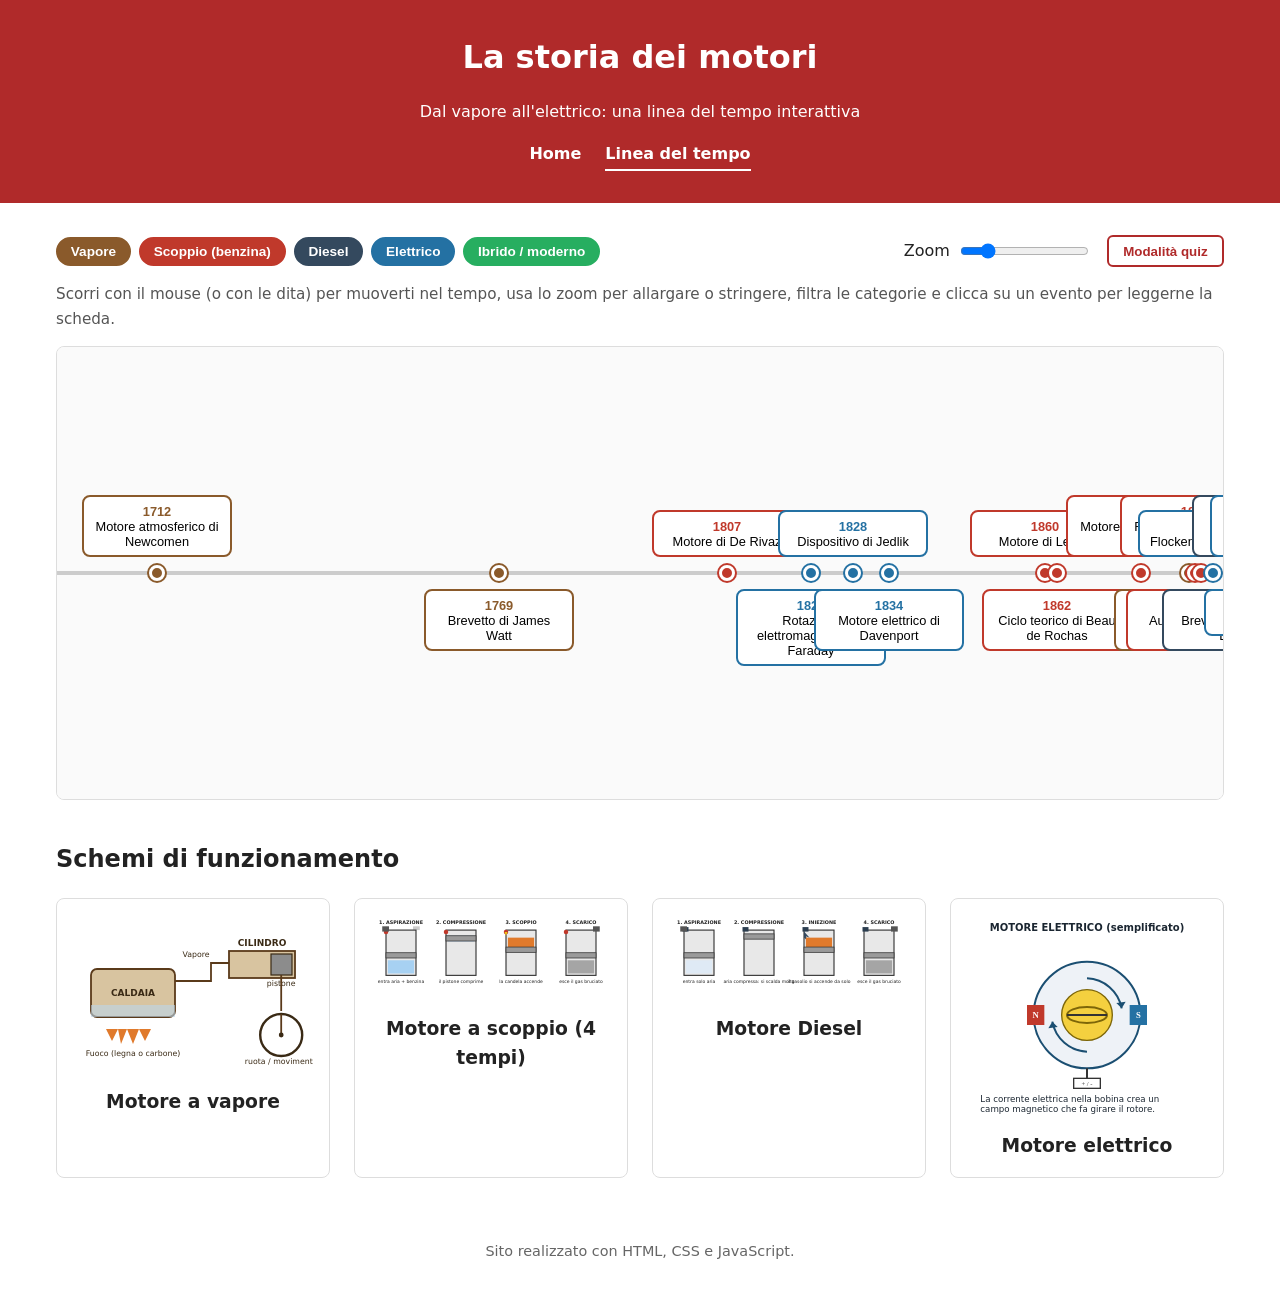
==== linea-del-tempo.html @ 36b75828 "Aggiunta linea del tempo interattiva sulla storia dei motori Nuova pagina linea-del-tempo.html con: " ====
<!DOCTYPE html>
<html lang="it">
<head>
  <meta charset="UTF-8">
  <meta name="viewport" content="width=device-width, initial-scale=1.0">
  <title>Linea del tempo dei motori</title>
  <link rel="stylesheet" href="css/style.css">
  <link rel="stylesheet" href="css/timeline.css">
</head>
<body>

  <header>
    <h1>La storia dei motori</h1>
    <p>Dal vapore all'elettrico: una linea del tempo interattiva</p>
    <nav class="nav-principale">
      <a href="index.html">Home</a>
      <a href="linea-del-tempo.html" aria-current="page">Linea del tempo</a>
    </nav>
  </header>

  <main class="largo">

    <section id="vista-timeline">

      <div class="barra-strumenti">
        <div class="gruppo-filtri" id="filtriCategorie" aria-label="Filtra per categoria">
          <!-- I pulsanti dei filtri vengono creati da JavaScript -->
        </div>

        <div class="gruppo-zoom">
          <label for="zoomRange">Zoom</label>
          <input type="range" id="zoomRange" min="3" max="20" step="1" value="6">
        </div>

        <button id="bottoneQuiz" class="bottone-azione">Modalità quiz</button>
      </div>

      <p class="istruzioni">Scorri con il mouse (o con le dita) per muoverti nel tempo, usa lo zoom per allargare o stringere, filtra le categorie e clicca su un evento per leggerne la scheda.</p>

      <div class="timeline-scroll" id="timelineScroll">
        <div class="timeline-track" id="timelineTrack">
          <div class="linea-centrale"></div>
          <!-- Gli eventi vengono creati da JavaScript -->
        </div>
      </div>

      <div class="legenda-schemi">
        <h2>Schemi di funzionamento</h2>
        <div class="griglia-schemi" id="grigliaSchemi">
          <!-- Gli schemi vengono creati da JavaScript -->
        </div>
      </div>

    </section>

    <section id="vista-quiz" class="nascosto">
      <div class="barra-strumenti">
        <button id="bottoneTornaTimeline" class="bottone-azione">← Torna alla linea del tempo</button>
        <button id="bottoneNuovaSerie" class="bottone-azione">Nuova serie di eventi</button>
        <button id="bottoneVerifica" class="bottone-azione bottone-verifica">Verifica ordine</button>
      </div>

      <p class="istruzioni">Trascina le schede qui sotto nelle caselle numerate, mettendole in ordine dalla più antica alla più recente. Gli anni sono nascosti: aiutati con quello che sai sulla storia dei motori!</p>

      <div id="quizPool" class="quiz-pool" aria-label="Eventi da ordinare"></div>

      <div id="quizSlot" class="quiz-slot" aria-label="Ordine cronologico"></div>

      <p id="quizRisultato" class="quiz-risultato" aria-live="polite"></p>
    </section>

  </main>

  <div id="overlayScheda" class="overlay nascosto">
    <div class="scheda-dettaglio" role="dialog" aria-modal="true" aria-labelledby="schedaTitolo">
      <button id="chiudiScheda" class="chiudi-scheda" aria-label="Chiudi">×</button>
      <span id="schedaBadge" class="badge-categoria"></span>
      <h2 id="schedaTitolo"></h2>
      <p id="schedaAnno" class="scheda-anno"></p>
      <p id="schedaDescrizione"></p>
      <img id="schedaImmagine" class="scheda-immagine" alt="" />
    </div>
  </div>

  <footer>
    <p>Sito realizzato con HTML, CSS e JavaScript.</p>
  </footer>

  <script src="js/timeline.js"></script>
</body>
</html>
---- css/style.css ----
:root {
  --colore-testo: #222;
  --colore-sfondo: #ffffff;
  --colore-accento: #b02a2a;
}

* {
  box-sizing: border-box;
}

body {
  margin: 0;
  font-family: system-ui, -apple-system, "Segoe UI", Arial, sans-serif;
  color: var(--colore-testo);
  background-color: var(--colore-sfondo);
  line-height: 1.6;
}

header {
  background-color: var(--colore-accento);
  color: white;
  padding: 2rem 1rem;
  text-align: center;
}

header h1 {
  margin: 0 0 0.5rem 0;
}

.nav-principale {
  margin-top: 1rem;
  display: flex;
  justify-content: center;
  gap: 1.5rem;
}

.nav-principale a {
  color: white;
  text-decoration: none;
  font-weight: 600;
  padding-bottom: 3px;
  border-bottom: 2px solid transparent;
}

.nav-principale a:hover,
.nav-principale a[aria-current="page"] {
  border-bottom-color: white;
}

main {
  max-width: 800px;
  margin: 0 auto;
  padding: 2rem 1rem;
}

footer {
  text-align: center;
  padding: 1rem;
  color: #666;
  font-size: 0.9rem;
}
---- css/timeline.css ----
:root {
  --col-vapore: #8a5a2b;
  --col-scoppio: #c0392b;
  --col-diesel: #34495e;
  --col-elettrico: #2471a3;
  --col-moderno: #27ae60;
}

main.largo {
  max-width: 1200px;
}

.nascosto {
  display: none !important;
}

.istruzioni {
  color: #555;
  font-size: 0.95rem;
}

/* --- Barra strumenti --- */

.barra-strumenti {
  display: flex;
  flex-wrap: wrap;
  align-items: center;
  gap: 1rem;
  margin-bottom: 0.5rem;
}

.gruppo-filtri {
  display: flex;
  flex-wrap: wrap;
  gap: 0.5rem;
}

.filtro-categoria {
  border: 2px solid var(--col-cat, #999);
  background: white;
  color: var(--col-cat, #333);
  border-radius: 999px;
  padding: 0.3rem 0.8rem;
  font-size: 0.85rem;
  cursor: pointer;
  font-weight: 600;
}

.filtro-categoria[aria-pressed="true"] {
  background: var(--col-cat, #999);
  color: white;
}

.gruppo-zoom {
  display: flex;
  align-items: center;
  gap: 0.5rem;
  margin-left: auto;
}

.bottone-azione {
  border: 2px solid var(--colore-accento);
  background: white;
  color: var(--colore-accento);
  border-radius: 6px;
  padding: 0.4rem 0.9rem;
  cursor: pointer;
  font-weight: 600;
}

.bottone-azione:hover {
  background: var(--colore-accento);
  color: white;
}

/* --- Linea del tempo --- */

.timeline-scroll {
  overflow-x: auto;
  overflow-y: hidden;
  border: 1px solid #ddd;
  border-radius: 8px;
  background: #fafafa;
  padding: 1rem 0;
}

.timeline-track {
  position: relative;
  height: 420px;
  min-width: 100%;
}

.linea-centrale {
  position: absolute;
  top: 50%;
  left: 0;
  right: 0;
  height: 4px;
  background: #ccc;
  transform: translateY(-50%);
}

.pallino-evento {
  position: absolute;
  top: 50%;
  width: 16px;
  height: 16px;
  border-radius: 50%;
  border: 3px solid white;
  background: var(--col-cat, #999);
  transform: translate(-50%, -50%);
  box-shadow: 0 0 0 2px var(--col-cat, #999);
  z-index: 2;
}

.scheda-mini {
  position: absolute;
  left: 0;
  width: 150px;
  transform: translateX(-50%);
  background: white;
  border: 2px solid var(--col-cat, #999);
  border-radius: 8px;
  padding: 0.4rem 0.5rem;
  font-size: 0.8rem;
  text-align: center;
  cursor: pointer;
  z-index: 1;
}

.scheda-mini:hover,
.scheda-mini:focus {
  box-shadow: 0 2px 8px rgba(0, 0, 0, 0.2);
  outline: none;
}

.scheda-mini.sopra {
  bottom: calc(50% + 16px);
}

.scheda-mini.sotto {
  top: calc(50% + 16px);
}

.mini-anno {
  display: block;
  font-weight: bold;
  color: var(--col-cat, #333);
}

.mini-titolo {
  display: block;
}

/* Colori per categoria, applicati con classi generate da JavaScript */
.cat-vapore { --col-cat: var(--col-vapore); }
.cat-scoppio { --col-cat: var(--col-scoppio); }
.cat-diesel { --col-cat: var(--col-diesel); }
.cat-elettrico { --col-cat: var(--col-elettrico); }
.cat-moderno { --col-cat: var(--col-moderno); }

/* --- Schemi di funzionamento --- */

.legenda-schemi {
  margin-top: 2.5rem;
}

.griglia-schemi {
  display: grid;
  grid-template-columns: repeat(auto-fit, minmax(220px, 1fr));
  gap: 1.5rem;
}

.scheda-schema {
  border: 1px solid #ddd;
  border-radius: 8px;
  padding: 1rem;
  text-align: center;
}

.scheda-schema img {
  max-width: 100%;
  height: auto;
}

.scheda-schema h3 {
  margin-top: 0.5rem;
  margin-bottom: 0;
}

/* --- Scheda di dettaglio (finestra) --- */

.overlay {
  position: fixed;
  inset: 0;
  background: rgba(0, 0, 0, 0.5);
  display: flex;
  align-items: center;
  justify-content: center;
  padding: 1rem;
  z-index: 10;
}

.scheda-dettaglio {
  background: white;
  border-radius: 10px;
  max-width: 500px;
  width: 100%;
  max-height: 85vh;
  overflow-y: auto;
  padding: 1.5rem;
  position: relative;
}

.chiudi-scheda {
  position: absolute;
  top: 0.7rem;
  right: 0.9rem;
  border: none;
  background: none;
  font-size: 1.6rem;
  line-height: 1;
  cursor: pointer;
  color: #666;
}

.badge-categoria {
  display: inline-block;
  background: var(--col-cat, #999);
  color: white;
  border-radius: 999px;
  padding: 0.2rem 0.7rem;
  font-size: 0.8rem;
  font-weight: 600;
  margin-bottom: 0.6rem;
}

.scheda-anno {
  font-weight: bold;
  font-size: 1.1rem;
  color: #444;
}

.scheda-immagine {
  max-width: 100%;
  margin-top: 1rem;
  border: 1px solid #eee;
  border-radius: 6px;
}

/* --- Quiz --- */

.quiz-pool {
  display: flex;
  flex-wrap: wrap;
  gap: 0.8rem;
  min-height: 80px;
  padding: 0.8rem;
  border: 2px dashed #bbb;
  border-radius: 8px;
  margin-bottom: 1.5rem;
}

.quiz-slot {
  display: flex;
  flex-wrap: wrap;
  gap: 0.8rem;
}

.casella-slot {
  width: 170px;
  min-height: 100px;
  border: 2px dashed #999;
  border-radius: 8px;
  padding: 0.4rem;
  display: flex;
  flex-direction: column;
  align-items: center;
  justify-content: center;
  position: relative;
}

.casella-slot::before {
  content: attr(data-numero);
  position: absolute;
  top: -12px;
  left: 8px;
  background: var(--colore-sfondo);
  padding: 0 5px;
  font-weight: bold;
  color: #777;
  font-size: 0.85rem;
}

.casella-slot.sopra-target {
  border-color: var(--colore-accento);
  background: #fdf0ef;
}

.carta-evento {
  width: 160px;
  background: white;
  border: 2px solid var(--col-cat, #999);
  border-radius: 8px;
  padding: 0.5rem 0.6rem;
  font-size: 0.85rem;
  cursor: grab;
}

.carta-evento:active {
  cursor: grabbing;
}

.carta-evento.corretta {
  background: #e9f9ee;
  border-color: #27ae60;
}

.carta-evento.sbagliata {
  background: #fdecea;
  border-color: #c0392b;
}

.quiz-risultato {
  font-weight: 600;
  font-size: 1.05rem;
  margin-top: 1rem;
}

@media (max-width: 600px) {
  .gruppo-zoom {
    margin-left: 0;
  }
}
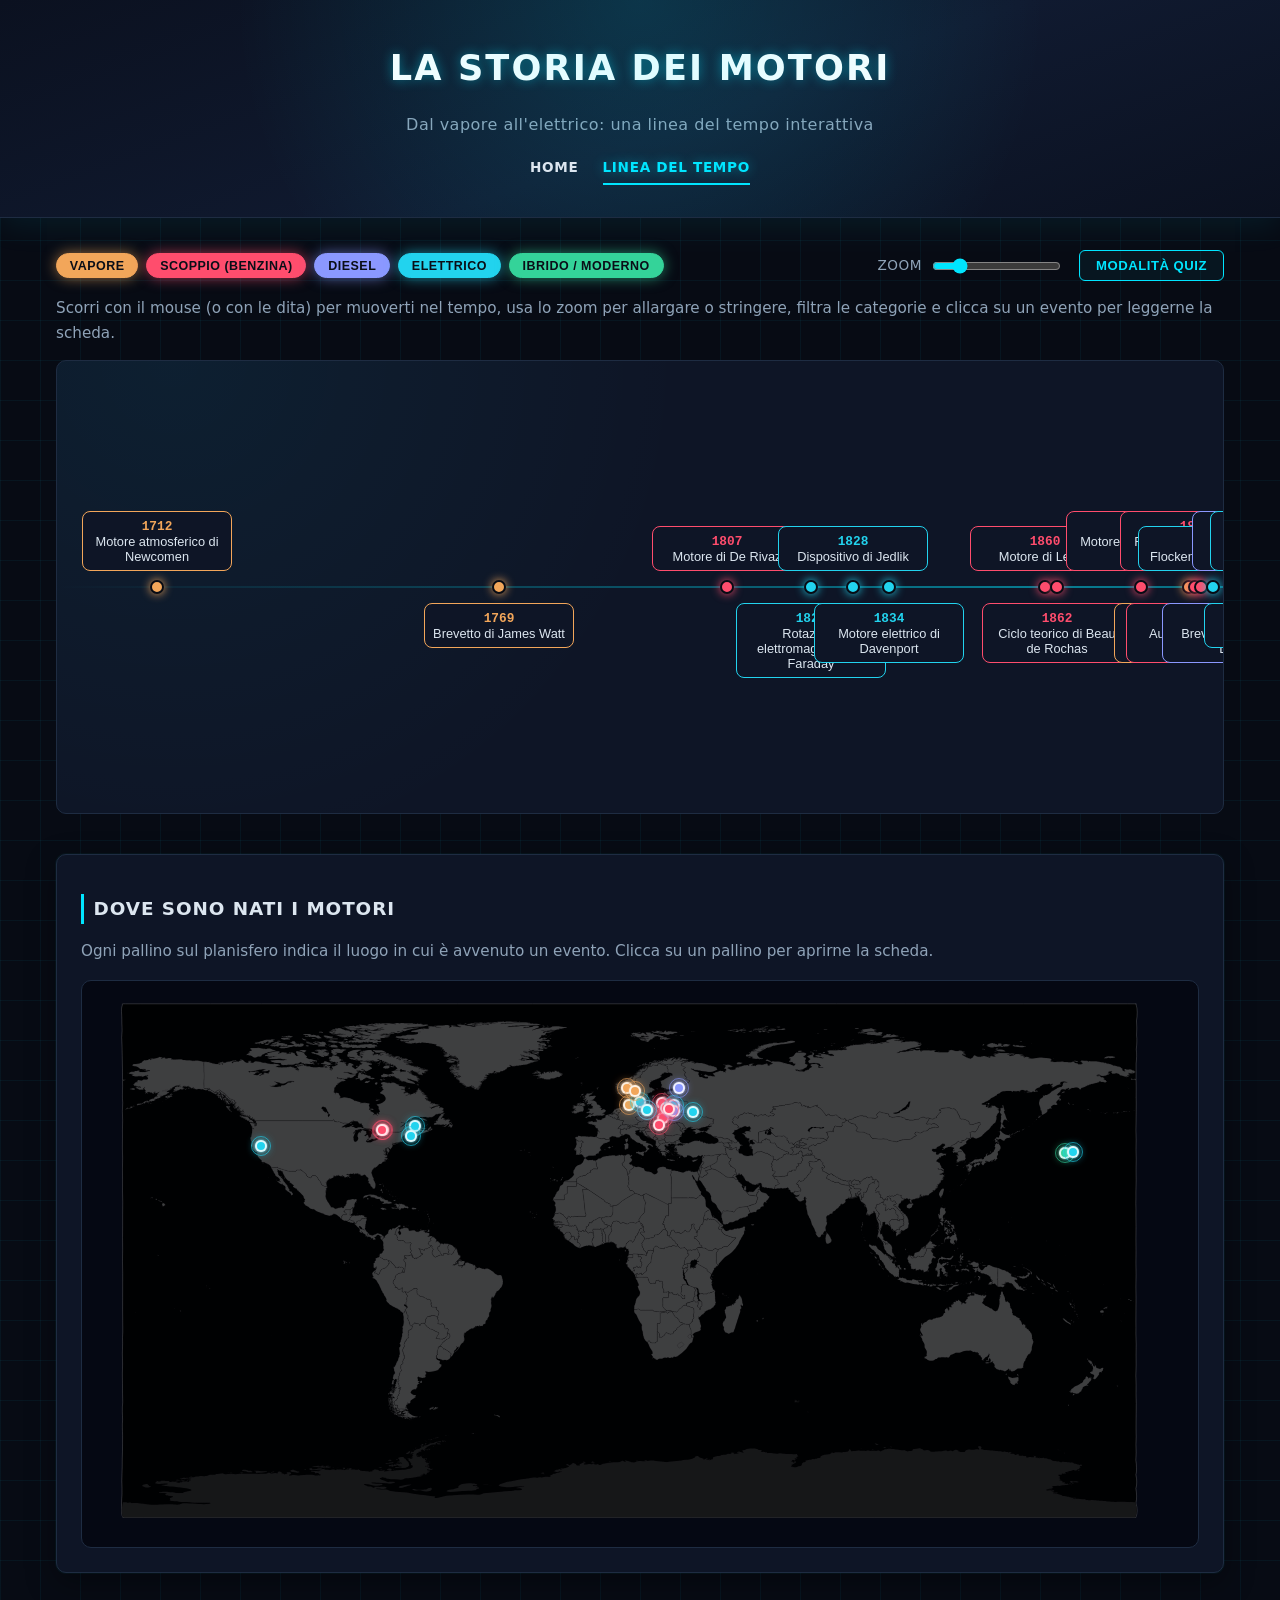
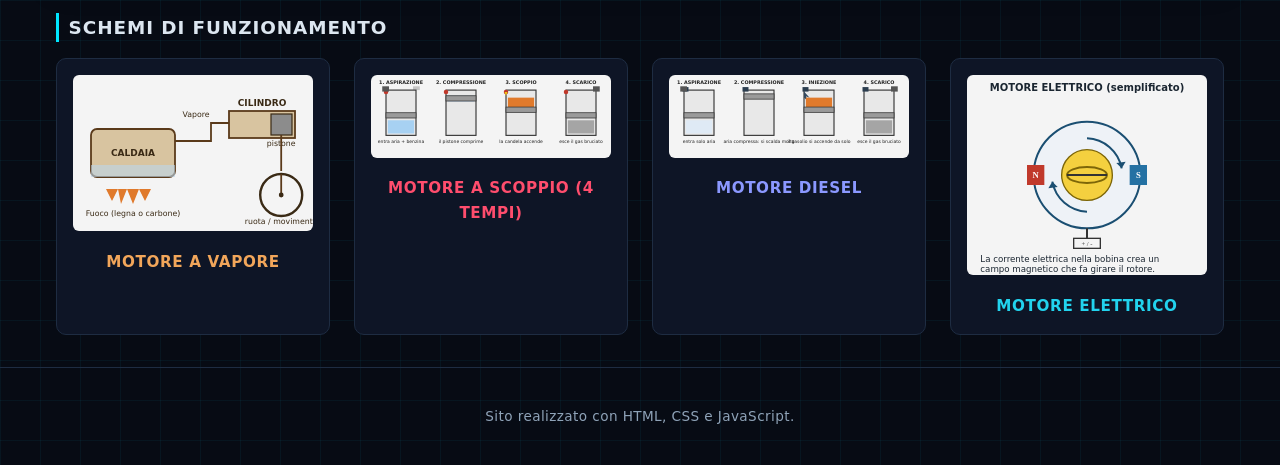
==== commit 14497eb9: "Veste grafica futuristica, ritratti degli inventori e planisfero interattivo - Nuovo stile scuro con" ====
--- a/linea-del-tempo.html
+++ b/linea-del-tempo.html
@@ -44,6 +44,17 @@
         </div>
       </div>
 
+      <div class="mappa-sezione pannello">
+        <h2>Dove sono nati i motori</h2>
+        <p class="istruzioni">Ogni pallino sul planisfero indica il luogo in cui è avvenuto un evento. Clicca su un pallino per aprirne la scheda.</p>
+        <div class="mappa-contenitore">
+          <img src="img/mappa-mondo.svg" alt="Planisfero muto" class="mappa-sfondo">
+          <div class="mappa-marcatori" id="mappaMarcatori">
+            <!-- I marcatori vengono creati da JavaScript -->
+          </div>
+        </div>
+      </div>
+
       <div class="legenda-schemi">
         <h2>Schemi di funzionamento</h2>
         <div class="griglia-schemi" id="grigliaSchemi">
@@ -74,11 +85,16 @@
   <div id="overlayScheda" class="overlay nascosto">
     <div class="scheda-dettaglio" role="dialog" aria-modal="true" aria-labelledby="schedaTitolo">
       <button id="chiudiScheda" class="chiudi-scheda" aria-label="Chiudi">×</button>
+      <img id="schedaImmagineStorica" class="scheda-immagine-storica nascosto" alt="">
       <span id="schedaBadge" class="badge-categoria"></span>
       <h2 id="schedaTitolo"></h2>
       <p id="schedaAnno" class="scheda-anno"></p>
+      <p id="schedaLuogo" class="scheda-luogo"></p>
       <p id="schedaDescrizione"></p>
-      <img id="schedaImmagine" class="scheda-immagine" alt="" />
+      <div id="blocchettoSchema" class="blocco-schema nascosto">
+        <h3>Schema di funzionamento</h3>
+        <img id="schedaImmagine" class="scheda-immagine" alt="">
+      </div>
     </div>
   </div>
 
--- a/css/style.css
+++ b/css/style.css
@@ -1,7 +1,14 @@
 :root {
-  --colore-testo: #222;
-  --colore-sfondo: #ffffff;
-  --colore-accento: #b02a2a;
+  --colore-testo: #dce6f0;
+  --colore-testo-attenuato: #8fa3b8;
+  --colore-sfondo: #070b14;
+  --colore-pannello: #0e1526;
+  --colore-bordo: #1e2c42;
+  --colore-accento: #00e5ff;
+  --colore-accento-2: #ff2fd0;
+  --ombra-neon: 0 0 12px rgba(0, 229, 255, 0.45);
+  --font-titoli: system-ui, -apple-system, "Segoe UI", Arial, sans-serif;
+  --font-dati: ui-monospace, "Cascadia Code", "Consolas", "SFMono-Regular", monospace;
 }
 
 * {
@@ -10,41 +17,77 @@
 
 body {
   margin: 0;
-  font-family: system-ui, -apple-system, "Segoe UI", Arial, sans-serif;
+  font-family: var(--font-titoli);
   color: var(--colore-testo);
   background-color: var(--colore-sfondo);
+  background-image:
+    linear-gradient(rgba(0, 229, 255, 0.05) 1px, transparent 1px),
+    linear-gradient(90deg, rgba(0, 229, 255, 0.05) 1px, transparent 1px);
+  background-size: 40px 40px;
   line-height: 1.6;
 }
 
+a {
+  color: var(--colore-accento);
+}
+
 header {
-  background-color: var(--colore-accento);
+  background: linear-gradient(160deg, #0b1120 0%, #101a30 55%, #0b1120 100%);
   color: white;
-  padding: 2rem 1rem;
+  padding: 2.5rem 1rem 2rem;
   text-align: center;
+  border-bottom: 1px solid var(--colore-bordo);
+  box-shadow: 0 8px 30px rgba(0, 229, 255, 0.08);
+  position: relative;
+  overflow: hidden;
+}
+
+header::before {
+  content: "";
+  position: absolute;
+  inset: 0;
+  background: radial-gradient(circle at 50% 0%, rgba(0, 229, 255, 0.15), transparent 60%);
+  pointer-events: none;
 }
 
 header h1 {
   margin: 0 0 0.5rem 0;
+  font-size: 2.2rem;
+  letter-spacing: 0.06em;
+  text-transform: uppercase;
+  text-shadow: var(--ombra-neon);
+}
+
+header p {
+  color: var(--colore-testo-attenuato);
+  letter-spacing: 0.03em;
 }
 
 .nav-principale {
-  margin-top: 1rem;
+  margin-top: 1.2rem;
   display: flex;
   justify-content: center;
   gap: 1.5rem;
+  position: relative;
 }
 
 .nav-principale a {
-  color: white;
+  color: var(--colore-testo);
   text-decoration: none;
   font-weight: 600;
-  padding-bottom: 3px;
+  letter-spacing: 0.05em;
+  text-transform: uppercase;
+  font-size: 0.85rem;
+  padding-bottom: 4px;
   border-bottom: 2px solid transparent;
+  transition: color 0.2s, border-color 0.2s, text-shadow 0.2s;
 }
 
 .nav-principale a:hover,
 .nav-principale a[aria-current="page"] {
-  border-bottom-color: white;
+  color: var(--colore-accento);
+  border-bottom-color: var(--colore-accento);
+  text-shadow: var(--ombra-neon);
 }
 
 main {
@@ -53,9 +96,23 @@
   padding: 2rem 1rem;
 }
 
+main p {
+  color: var(--colore-testo);
+}
+
+.pannello {
+  background: var(--colore-pannello);
+  border: 1px solid var(--colore-bordo);
+  border-radius: 10px;
+  padding: 1.5rem;
+  box-shadow: 0 0 0 1px rgba(0, 229, 255, 0.04), 0 10px 30px rgba(0, 0, 0, 0.35);
+}
+
 footer {
   text-align: center;
-  padding: 1rem;
-  color: #666;
-  font-size: 0.9rem;
+  padding: 1.5rem 1rem;
+  color: var(--colore-testo-attenuato);
+  font-size: 0.85rem;
+  border-top: 1px solid var(--colore-bordo);
+  letter-spacing: 0.03em;
 }
--- a/css/timeline.css
+++ b/css/timeline.css
@@ -1,9 +1,9 @@
 :root {
-  --col-vapore: #8a5a2b;
-  --col-scoppio: #c0392b;
-  --col-diesel: #34495e;
-  --col-elettrico: #2471a3;
-  --col-moderno: #27ae60;
+  --col-vapore: #f2a65a;
+  --col-scoppio: #ff4d6d;
+  --col-diesel: #8b98ff;
+  --col-elettrico: #22d3ee;
+  --col-moderno: #34d399;
 }
 
 main.largo {
@@ -15,8 +15,17 @@
 }
 
 .istruzioni {
-  color: #555;
+  color: var(--colore-testo-attenuato);
   font-size: 0.95rem;
+}
+
+h2 {
+  text-transform: uppercase;
+  letter-spacing: 0.05em;
+  font-size: 1.15rem;
+  color: var(--colore-testo);
+  border-left: 3px solid var(--colore-accento);
+  padding-left: 0.6rem;
 }
 
 /* --- Barra strumenti --- */
@@ -36,19 +45,23 @@
 }
 
 .filtro-categoria {
-  border: 2px solid var(--col-cat, #999);
-  background: white;
+  border: 1px solid var(--col-cat, #999);
+  background: rgba(255, 255, 255, 0.02);
   color: var(--col-cat, #333);
   border-radius: 999px;
   padding: 0.3rem 0.8rem;
-  font-size: 0.85rem;
+  font-size: 0.78rem;
+  text-transform: uppercase;
+  letter-spacing: 0.04em;
   cursor: pointer;
   font-weight: 600;
+  transition: background 0.2s, color 0.2s, box-shadow 0.2s;
 }
 
 .filtro-categoria[aria-pressed="true"] {
   background: var(--col-cat, #999);
-  color: white;
+  color: #0a0e17;
+  box-shadow: 0 0 14px color-mix(in srgb, var(--col-cat, #999) 60%, transparent);
 }
 
 .gruppo-zoom {
@@ -56,21 +69,46 @@
   align-items: center;
   gap: 0.5rem;
   margin-left: auto;
+  color: var(--colore-testo-attenuato);
+  font-size: 0.85rem;
+  text-transform: uppercase;
+  letter-spacing: 0.04em;
+}
+
+.gruppo-zoom input[type="range"] {
+  accent-color: var(--colore-accento);
 }
 
 .bottone-azione {
-  border: 2px solid var(--colore-accento);
-  background: white;
+  border: 1px solid var(--colore-accento);
+  background: rgba(0, 229, 255, 0.05);
   color: var(--colore-accento);
   border-radius: 6px;
-  padding: 0.4rem 0.9rem;
+  padding: 0.45rem 1rem;
   cursor: pointer;
   font-weight: 600;
+  font-size: 0.82rem;
+  text-transform: uppercase;
+  letter-spacing: 0.04em;
+  transition: background 0.2s, box-shadow 0.2s, color 0.2s;
 }
 
 .bottone-azione:hover {
   background: var(--colore-accento);
-  color: white;
+  color: #061018;
+  box-shadow: var(--ombra-neon);
+}
+
+.bottone-verifica {
+  border-color: var(--col-moderno);
+  color: var(--col-moderno);
+  background: rgba(52, 211, 153, 0.06);
+}
+
+.bottone-verifica:hover {
+  background: var(--col-moderno);
+  color: #061018;
+  box-shadow: 0 0 12px rgba(52, 211, 153, 0.5);
 }
 
 /* --- Linea del tempo --- */
@@ -78,9 +116,9 @@
 .timeline-scroll {
   overflow-x: auto;
   overflow-y: hidden;
-  border: 1px solid #ddd;
-  border-radius: 8px;
-  background: #fafafa;
+  border: 1px solid var(--colore-bordo);
+  border-radius: 10px;
+  background: radial-gradient(circle at 10% 0%, rgba(0, 229, 255, 0.05), transparent 45%), var(--colore-pannello);
   padding: 1rem 0;
 }
 
@@ -95,21 +133,22 @@
   top: 50%;
   left: 0;
   right: 0;
-  height: 4px;
-  background: #ccc;
+  height: 2px;
+  background: linear-gradient(90deg, transparent, var(--colore-accento), transparent);
+  opacity: 0.5;
   transform: translateY(-50%);
 }
 
 .pallino-evento {
   position: absolute;
   top: 50%;
-  width: 16px;
-  height: 16px;
+  width: 14px;
+  height: 14px;
   border-radius: 50%;
-  border: 3px solid white;
+  border: 2px solid var(--colore-sfondo);
   background: var(--col-cat, #999);
   transform: translate(-50%, -50%);
-  box-shadow: 0 0 0 2px var(--col-cat, #999);
+  box-shadow: 0 0 10px var(--col-cat, #999);
   z-index: 2;
 }
 
@@ -118,19 +157,21 @@
   left: 0;
   width: 150px;
   transform: translateX(-50%);
-  background: white;
-  border: 2px solid var(--col-cat, #999);
+  background: var(--colore-pannello);
+  border: 1px solid var(--col-cat, #999);
   border-radius: 8px;
   padding: 0.4rem 0.5rem;
   font-size: 0.8rem;
   text-align: center;
   cursor: pointer;
   z-index: 1;
+  color: var(--colore-testo);
+  transition: box-shadow 0.2s, transform 0.2s;
 }
 
 .scheda-mini:hover,
 .scheda-mini:focus {
-  box-shadow: 0 2px 8px rgba(0, 0, 0, 0.2);
+  box-shadow: 0 0 14px color-mix(in srgb, var(--col-cat, #999) 55%, transparent);
   outline: none;
 }
 
@@ -138,13 +179,22 @@
   bottom: calc(50% + 16px);
 }
 
+.scheda-mini.sopra:hover {
+  transform: translate(-50%, -3px);
+}
+
 .scheda-mini.sotto {
   top: calc(50% + 16px);
+}
+
+.scheda-mini.sotto:hover {
+  transform: translate(-50%, 3px);
 }
 
 .mini-anno {
   display: block;
   font-weight: bold;
+  font-family: var(--font-dati);
   color: var(--col-cat, #333);
 }
 
@@ -159,6 +209,68 @@
 .cat-elettrico { --col-cat: var(--col-elettrico); }
 .cat-moderno { --col-cat: var(--col-moderno); }
 
+/* --- Planisfero --- */
+
+.mappa-sezione {
+  margin-top: 2.5rem;
+}
+
+.mappa-contenitore {
+  position: relative;
+  margin-top: 1rem;
+  border: 1px solid var(--colore-bordo);
+  border-radius: 10px;
+  overflow: hidden;
+  background: #050813;
+}
+
+.mappa-sfondo {
+  display: block;
+  width: 100%;
+  height: auto;
+  opacity: 0.85;
+  filter: invert(1) hue-rotate(180deg) saturate(0.6) brightness(1.05);
+}
+
+.mappa-marcatori {
+  position: absolute;
+  inset: 0;
+}
+
+.marcatore-mappa {
+  position: absolute;
+  width: 12px;
+  height: 12px;
+  margin: -6px 0 0 -6px;
+  border-radius: 50%;
+  background: var(--col-cat, #22d3ee);
+  border: 2px solid rgba(255, 255, 255, 0.85);
+  box-shadow: 0 0 10px var(--col-cat, #22d3ee), 0 0 2px rgba(255, 255, 255, 0.8);
+  cursor: pointer;
+  padding: 0;
+}
+
+.marcatore-mappa::after {
+  content: "";
+  position: absolute;
+  inset: -6px;
+  border-radius: 50%;
+  border: 1px solid var(--col-cat, #22d3ee);
+  opacity: 0.6;
+  animation: pulsazione-marcatore 2.4s ease-out infinite;
+}
+
+@keyframes pulsazione-marcatore {
+  0% { transform: scale(0.6); opacity: 0.7; }
+  100% { transform: scale(2.4); opacity: 0; }
+}
+
+.marcatore-mappa:hover,
+.marcatore-mappa:focus {
+  outline: none;
+  transform: scale(1.3);
+}
+
 /* --- Schemi di funzionamento --- */
 
 .legenda-schemi {
@@ -169,11 +281,13 @@
   display: grid;
   grid-template-columns: repeat(auto-fit, minmax(220px, 1fr));
   gap: 1.5rem;
+  margin-top: 1rem;
 }
 
 .scheda-schema {
-  border: 1px solid #ddd;
-  border-radius: 8px;
+  border: 1px solid var(--colore-bordo);
+  background: var(--colore-pannello);
+  border-radius: 10px;
   padding: 1rem;
   text-align: center;
 }
@@ -181,11 +295,17 @@
 .scheda-schema img {
   max-width: 100%;
   height: auto;
+  border-radius: 6px;
+  background: #f4f4f4;
 }
 
 .scheda-schema h3 {
-  margin-top: 0.5rem;
+  margin-top: 0.7rem;
   margin-bottom: 0;
+  font-size: 0.95rem;
+  text-transform: uppercase;
+  letter-spacing: 0.04em;
+  color: var(--col-cat, var(--colore-testo));
 }
 
 /* --- Scheda di dettaglio (finestra) --- */
@@ -193,7 +313,8 @@
 .overlay {
   position: fixed;
   inset: 0;
-  background: rgba(0, 0, 0, 0.5);
+  background: rgba(2, 5, 12, 0.75);
+  backdrop-filter: blur(3px);
   display: flex;
   align-items: center;
   justify-content: center;
@@ -202,50 +323,95 @@
 }
 
 .scheda-dettaglio {
-  background: white;
-  border-radius: 10px;
-  max-width: 500px;
+  background: var(--colore-pannello);
+  border: 1px solid var(--col-cat, var(--colore-bordo));
+  box-shadow: 0 0 30px color-mix(in srgb, var(--col-cat, #22d3ee) 30%, transparent), 0 20px 50px rgba(0, 0, 0, 0.5);
+  border-radius: 12px;
+  max-width: 520px;
   width: 100%;
   max-height: 85vh;
   overflow-y: auto;
   padding: 1.5rem;
   position: relative;
+  color: var(--colore-testo);
 }
 
 .chiudi-scheda {
   position: absolute;
   top: 0.7rem;
   right: 0.9rem;
-  border: none;
-  background: none;
-  font-size: 1.6rem;
+  border: 1px solid var(--colore-bordo);
+  background: rgba(255, 255, 255, 0.03);
+  color: var(--colore-testo);
+  border-radius: 50%;
+  width: 32px;
+  height: 32px;
+  font-size: 1.3rem;
   line-height: 1;
   cursor: pointer;
-  color: #666;
+}
+
+.chiudi-scheda:hover {
+  color: var(--colore-accento);
+  border-color: var(--colore-accento);
 }
 
 .badge-categoria {
   display: inline-block;
   background: var(--col-cat, #999);
-  color: white;
+  color: #071018;
   border-radius: 999px;
   padding: 0.2rem 0.7rem;
-  font-size: 0.8rem;
-  font-weight: 600;
+  font-size: 0.75rem;
+  font-weight: 700;
+  text-transform: uppercase;
+  letter-spacing: 0.05em;
   margin-bottom: 0.6rem;
 }
 
 .scheda-anno {
   font-weight: bold;
   font-size: 1.1rem;
-  color: #444;
+  font-family: var(--font-dati);
+  color: var(--col-cat, var(--colore-testo));
+}
+
+.scheda-immagine-storica {
+  width: 100%;
+  max-width: 220px;
+  height: auto;
+  display: block;
+  margin: 0.8rem 0;
+  border: 1px solid var(--colore-bordo);
+  border-radius: 8px;
+  float: right;
+  margin-left: 1rem;
+}
+
+.scheda-luogo {
+  color: var(--colore-testo-attenuato);
+  font-size: 0.85rem;
+  margin-top: -0.4rem;
+}
+
+.blocco-schema {
+  clear: both;
+  margin-top: 1rem;
+}
+
+.blocco-schema h3 {
+  font-size: 0.8rem;
+  text-transform: uppercase;
+  letter-spacing: 0.04em;
+  color: var(--colore-testo-attenuato);
+  margin-bottom: 0.4rem;
 }
 
 .scheda-immagine {
   max-width: 100%;
-  margin-top: 1rem;
-  border: 1px solid #eee;
+  border: 1px solid var(--colore-bordo);
   border-radius: 6px;
+  background: #f4f4f4;
 }
 
 /* --- Quiz --- */
@@ -256,9 +422,10 @@
   gap: 0.8rem;
   min-height: 80px;
   padding: 0.8rem;
-  border: 2px dashed #bbb;
-  border-radius: 8px;
+  border: 1px dashed var(--colore-bordo);
+  border-radius: 10px;
   margin-bottom: 1.5rem;
+  background: var(--colore-pannello);
 }
 
 .quiz-slot {
@@ -270,14 +437,15 @@
 .casella-slot {
   width: 170px;
   min-height: 100px;
-  border: 2px dashed #999;
-  border-radius: 8px;
+  border: 1px dashed var(--colore-bordo);
+  border-radius: 10px;
   padding: 0.4rem;
   display: flex;
   flex-direction: column;
   align-items: center;
   justify-content: center;
   position: relative;
+  background: rgba(255, 255, 255, 0.015);
 }
 
 .casella-slot::before {
@@ -288,23 +456,25 @@
   background: var(--colore-sfondo);
   padding: 0 5px;
   font-weight: bold;
-  color: #777;
-  font-size: 0.85rem;
+  color: var(--colore-accento);
+  font-family: var(--font-dati);
+  font-size: 0.78rem;
 }
 
 .casella-slot.sopra-target {
   border-color: var(--colore-accento);
-  background: #fdf0ef;
+  box-shadow: inset 0 0 12px rgba(0, 229, 255, 0.15);
 }
 
 .carta-evento {
   width: 160px;
-  background: white;
-  border: 2px solid var(--col-cat, #999);
+  background: var(--colore-pannello);
+  border: 1px solid var(--col-cat, #999);
   border-radius: 8px;
   padding: 0.5rem 0.6rem;
   font-size: 0.85rem;
   cursor: grab;
+  color: var(--colore-testo);
 }
 
 .carta-evento:active {
@@ -312,23 +482,32 @@
 }
 
 .carta-evento.corretta {
-  background: #e9f9ee;
-  border-color: #27ae60;
+  background: rgba(52, 211, 153, 0.1);
+  border-color: var(--col-moderno);
+  box-shadow: 0 0 10px rgba(52, 211, 153, 0.35);
 }
 
 .carta-evento.sbagliata {
-  background: #fdecea;
-  border-color: #c0392b;
+  background: rgba(255, 77, 109, 0.1);
+  border-color: var(--col-scoppio);
+  box-shadow: 0 0 10px rgba(255, 77, 109, 0.35);
 }
 
 .quiz-risultato {
   font-weight: 600;
   font-size: 1.05rem;
   margin-top: 1rem;
+  color: var(--colore-testo);
 }
 
 @media (max-width: 600px) {
   .gruppo-zoom {
     margin-left: 0;
   }
-}
+
+  .scheda-immagine-storica {
+    float: none;
+    margin: 0 auto 0.8rem;
+    max-width: 100%;
+  }
+}
